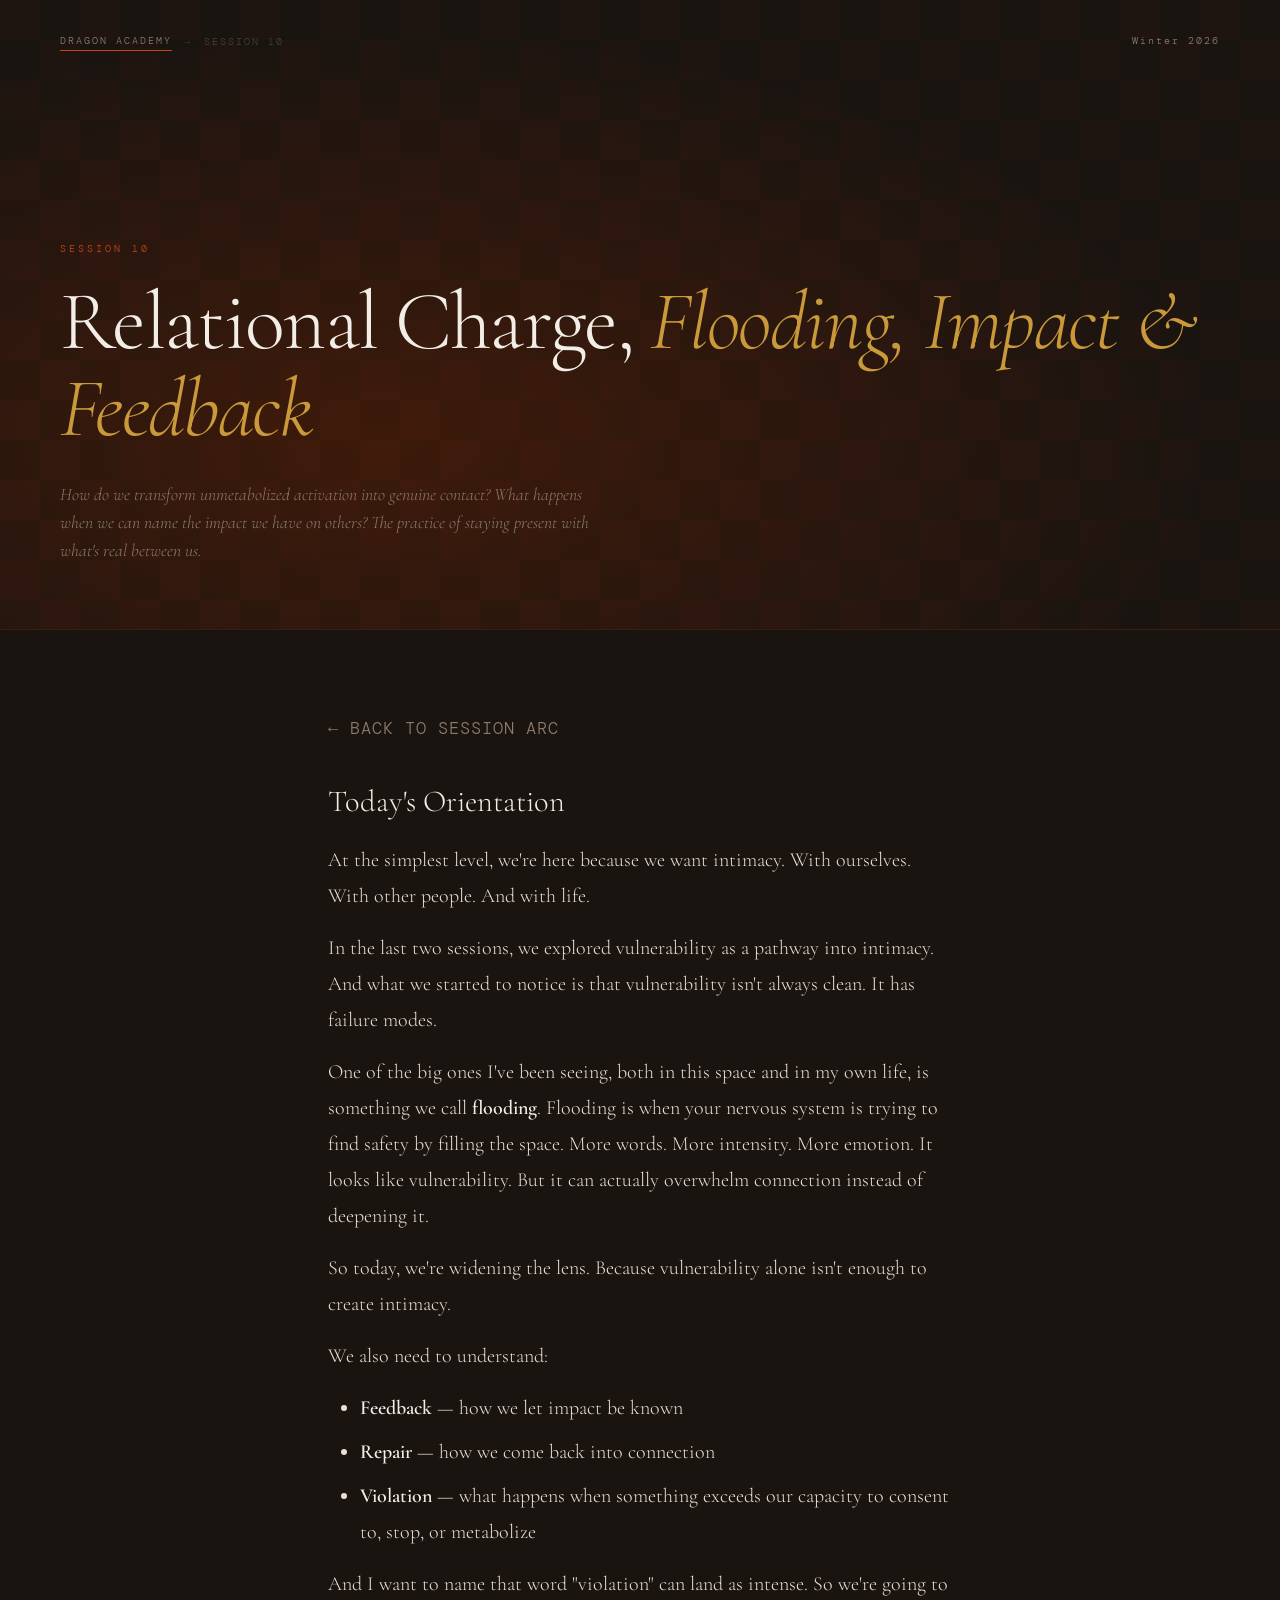
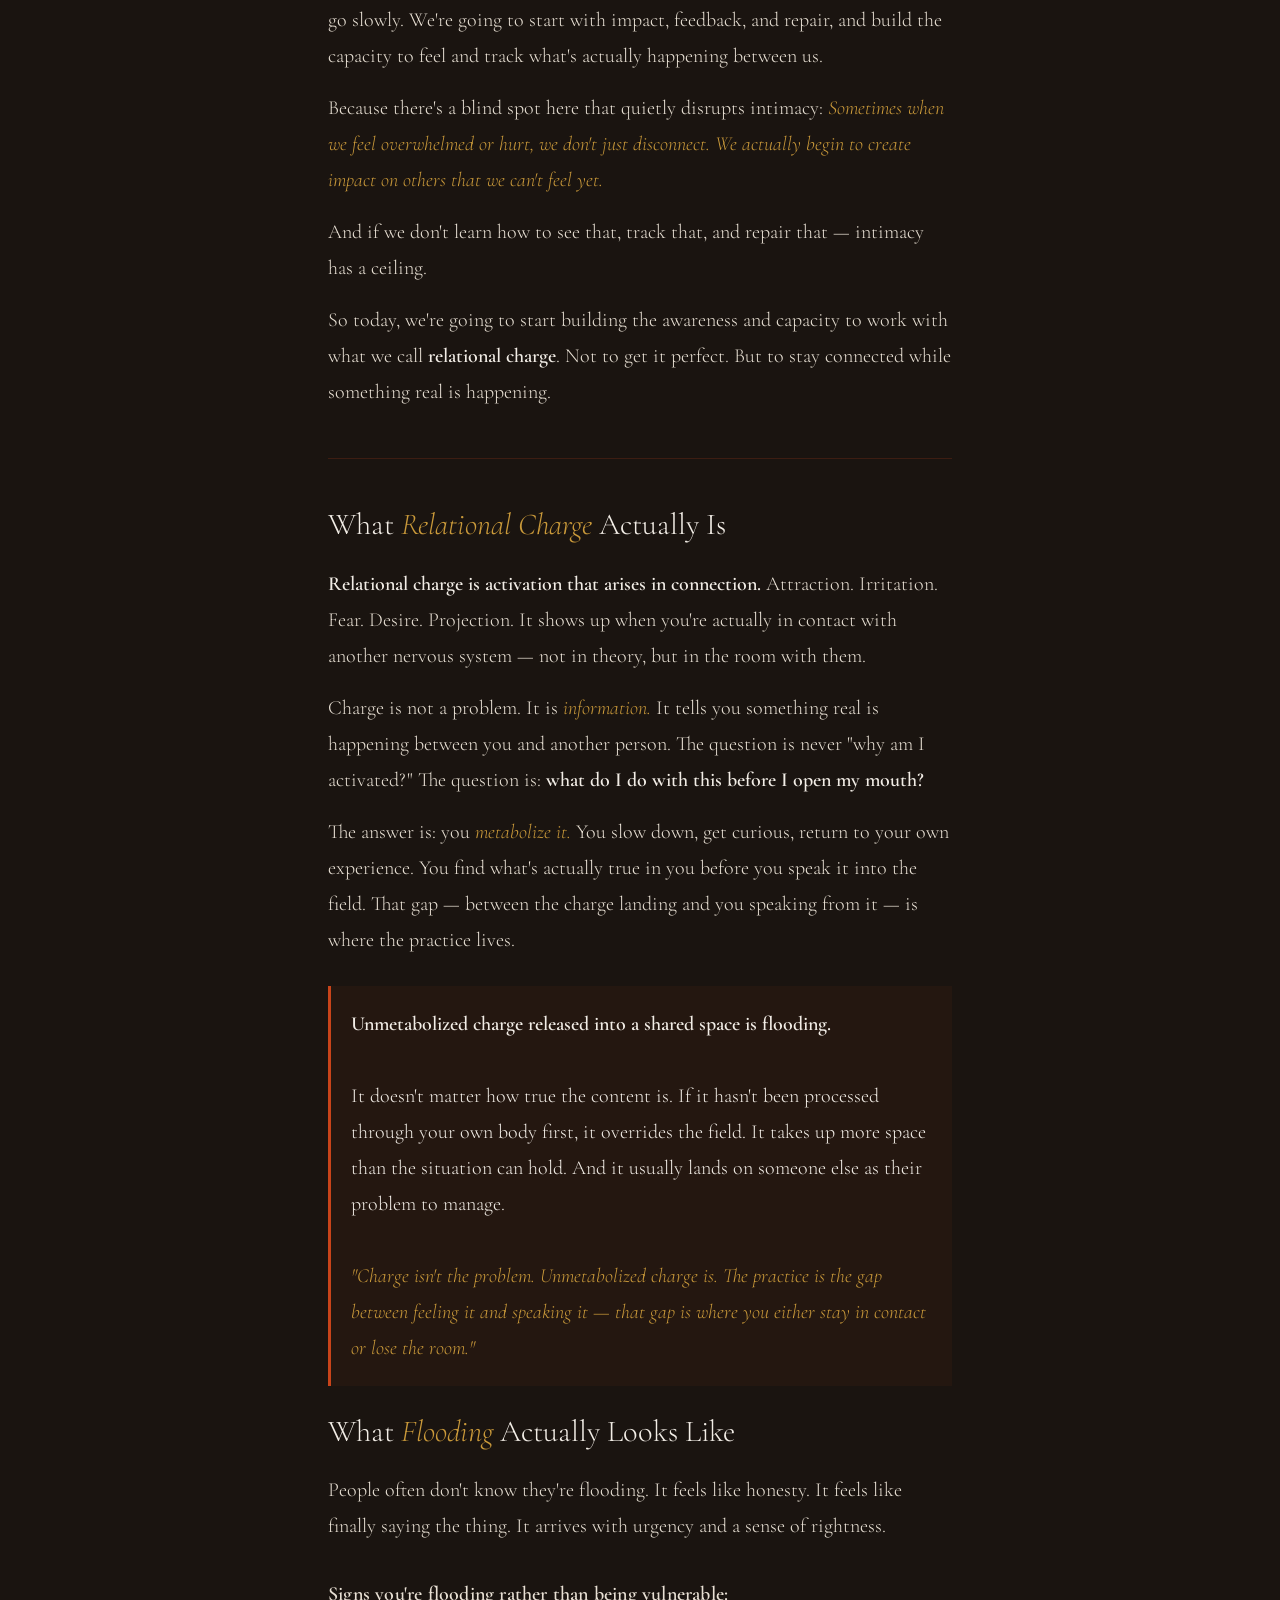
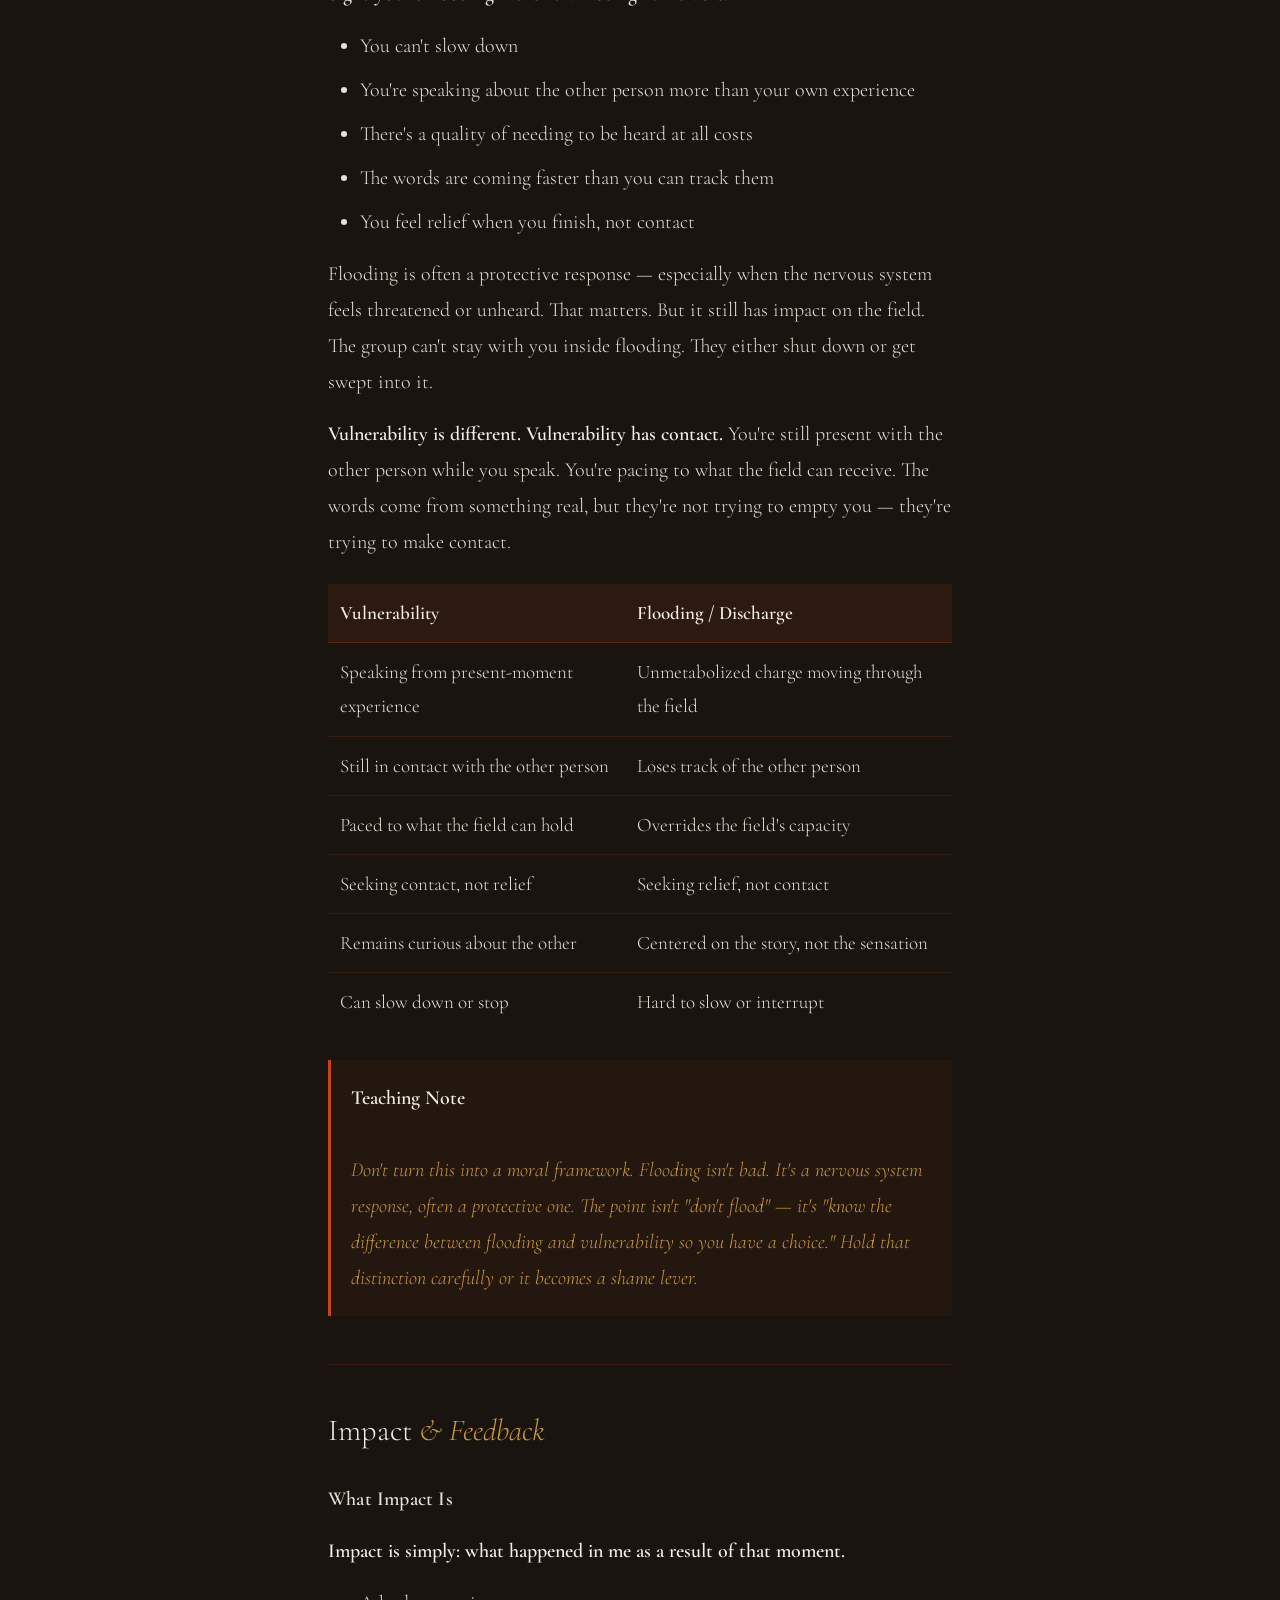
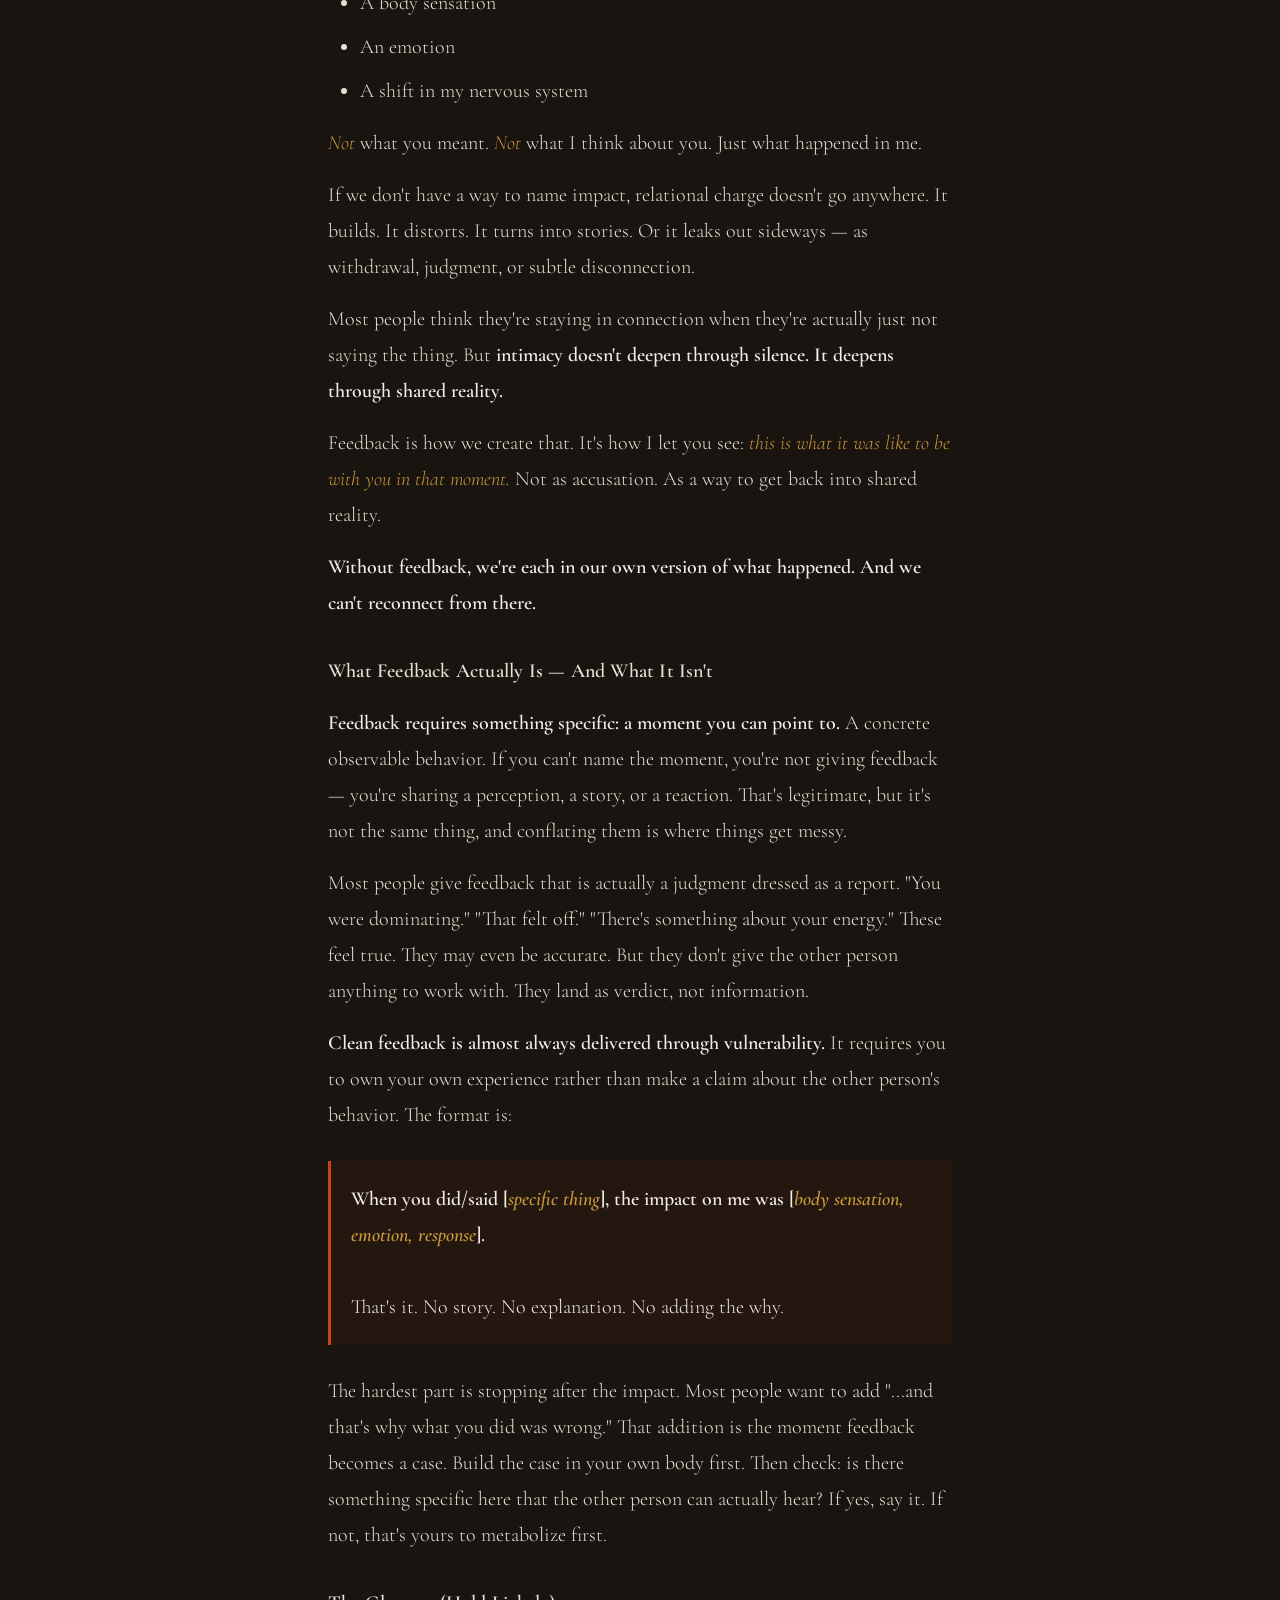
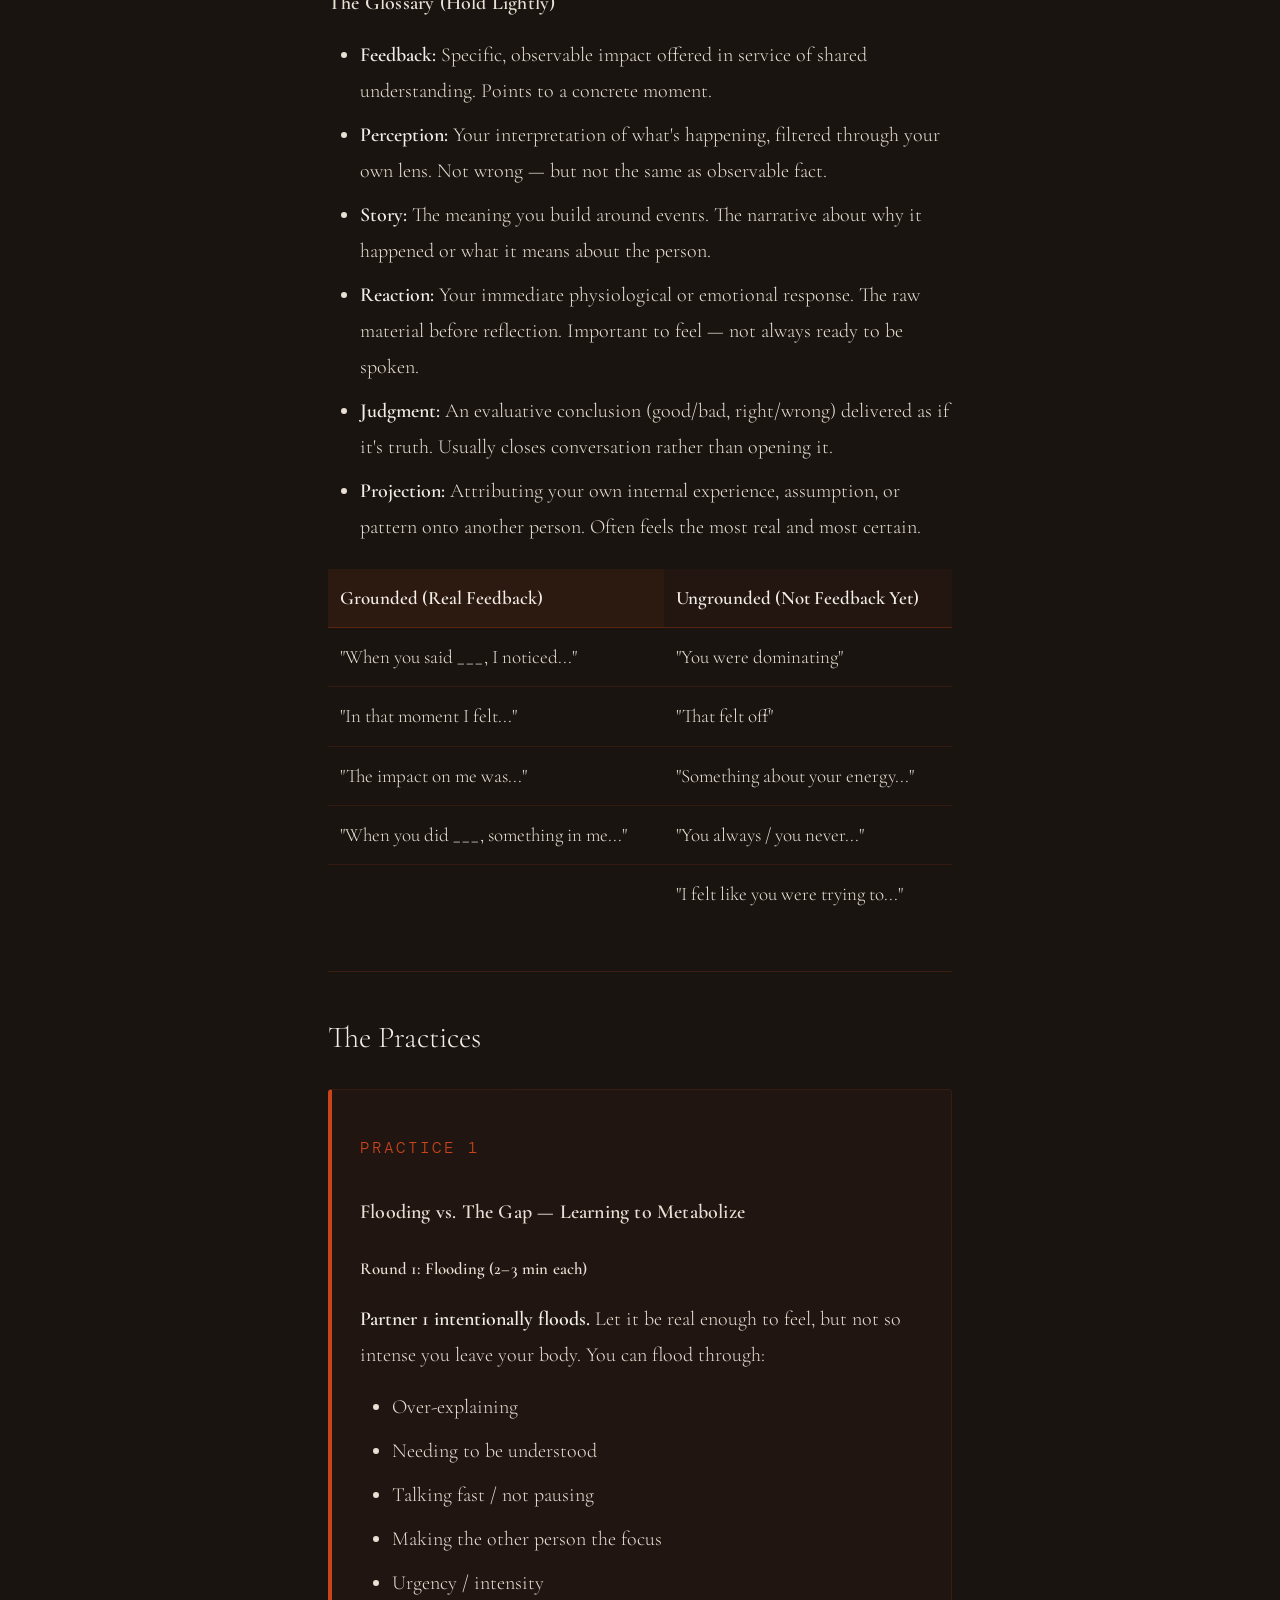
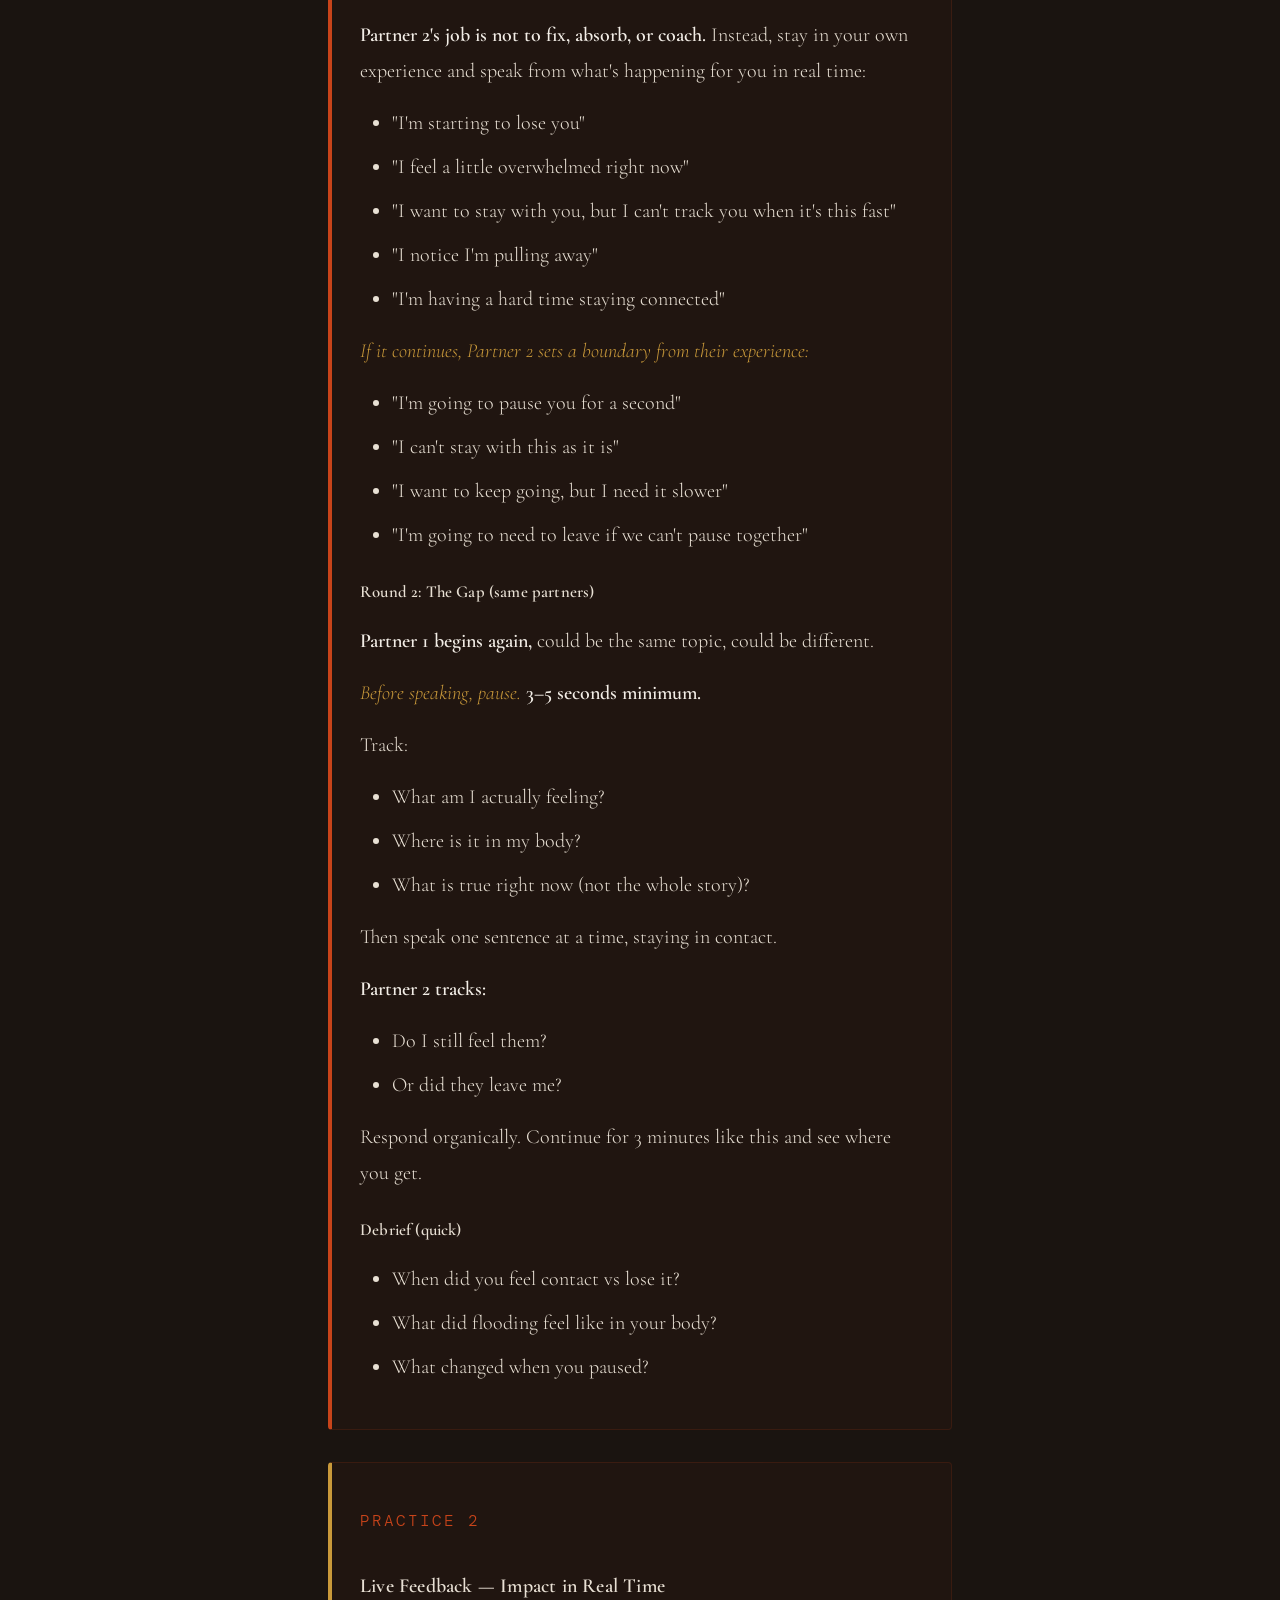
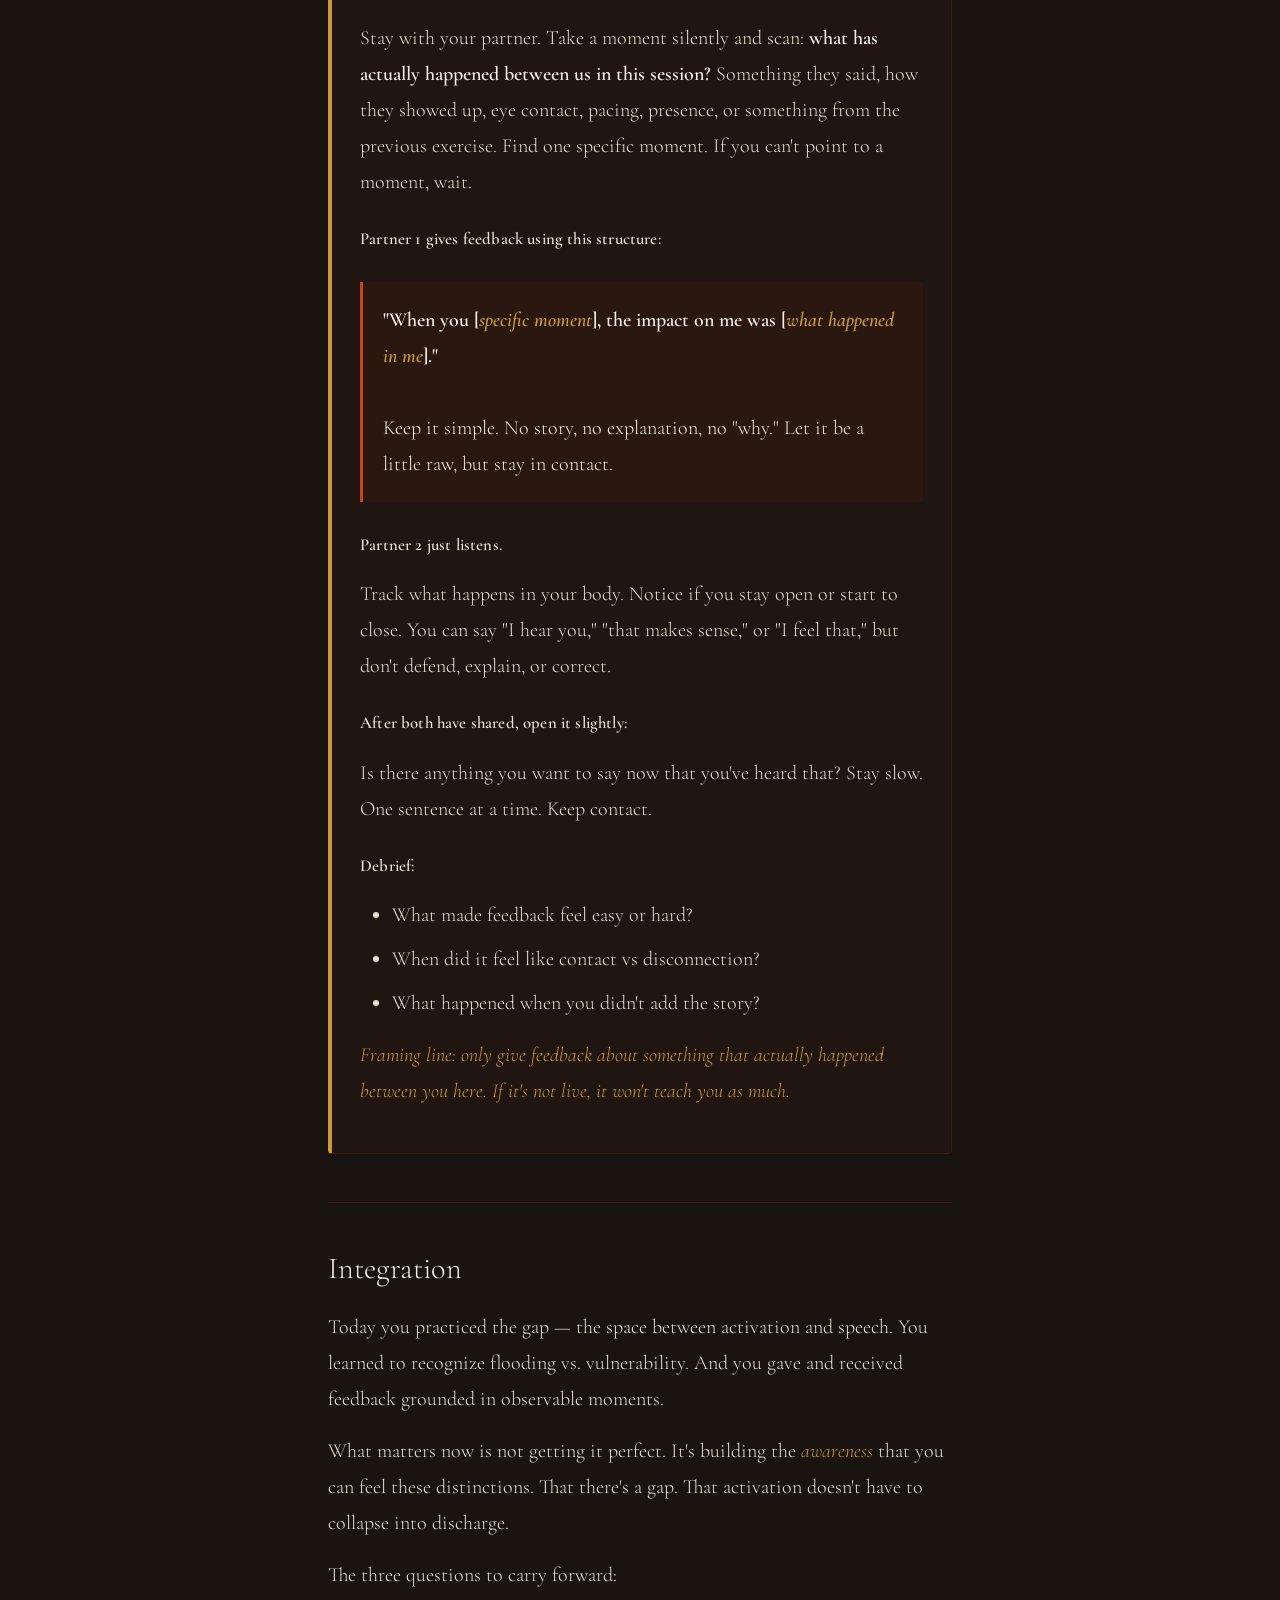
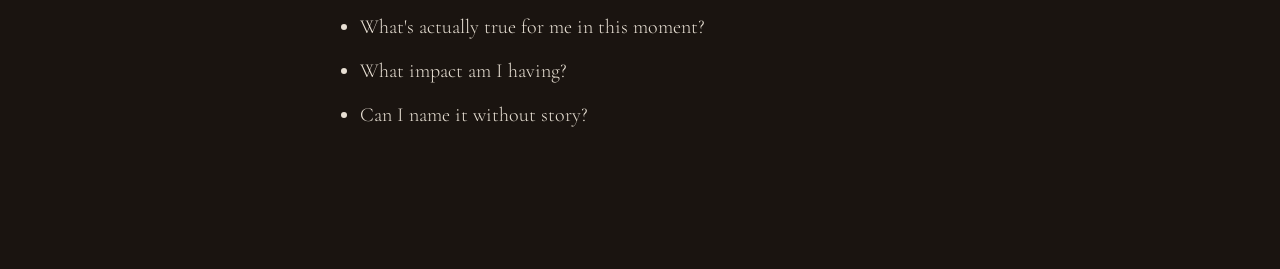
==== session-10-guide.html @ ed037fb1 "Add Session 10 guide: Relational Charge, Flooding, Impact & Feedback - Create session-10-guide.html " ====
<!DOCTYPE html>
<html lang="en">
<head>
<meta charset="UTF-8">
<meta name="viewport" content="width=device-width, initial-scale=1.0">
<title>Session 10 · Relational Charge, Flooding, Impact & Feedback · Dragon Academy</title>
<link href="https://fonts.googleapis.com/css2?family=Cormorant+Garamond:ital,wght@0,300;0,400;0,600;1,300;1,400&family=DM+Mono:wght@300;400&display=swap" rel="stylesheet">
<style>
  :root {
    --ember: #c8441a;
    --gold: #c9993a;
    --ash: #e8e0d4;
    --char: #1a1410;
    --warm-mid: #8c7a6a;
    --light-ash: #f2ede6;
    --deep-red: #7a1f0a;
  }

  * { margin: 0; padding: 0; box-sizing: border-box; }

  body {
    background: var(--char);
    color: var(--ash);
    font-family: 'Cormorant Garamond', Georgia, serif;
    font-size: 20px;
    line-height: 1.8;
    font-weight: 300;
  }

  /* ── HERO ── */
  .hero {
    min-height: 70vh;
    display: flex;
    flex-direction: column;
    justify-content: flex-end;
    padding: 80px 60px 64px;
    background: radial-gradient(ellipse at 30% 70%, #3d1a0a 0%, var(--char) 65%);
    position: relative;
    overflow: hidden;
    border-bottom: 1px solid rgba(200,68,26,0.2);
  }

  .hero::before {
    content: '';
    position: absolute;
    inset: 0;
    background: url("data:image/svg+xml,%3Csvg width='80' height='80' viewBox='0 0 80 80' xmlns='http://www.w3.org/2000/svg'%3E%3Cg fill='%23c8441a' fill-opacity='0.03'%3E%3Cpath d='M0 0h40v40H0V0zm40 40h40v40H40V40z'/%3E%3C/g%3E%3C/svg%3E");
  }

  .hero-nav {
    position: absolute;
    top: 32px; left: 60px;
    font-family: 'DM Mono', monospace;
    font-size: 10px;
    letter-spacing: 2px;
    text-transform: uppercase;
    color: var(--warm-mid);
    display: flex;
    gap: 12px;
    align-items: center;
  }

  .hero-nav span { color: rgba(140,122,106,0.4); }

  .hero-session {
    font-family: 'DM Mono', monospace;
    font-size: 10px;
    letter-spacing: 3px;
    text-transform: uppercase;
    color: var(--ember);
    margin-bottom: 20px;
    position: relative;
  }

  .hero h1 {
    font-size: clamp(3rem, 7vw, 5.2rem);
    font-weight: 300;
    line-height: 1.05;
    letter-spacing: -0.02em;
    color: var(--light-ash);
    position: relative;
    margin-bottom: 28px;
  }

  .hero h1 em {
    font-style: italic;
    color: var(--gold);
  }

  .hero-byline {
    font-size: 1.1rem;
    color: var(--warm-mid);
    font-style: italic;
    max-width: 540px;
    position: relative;
    line-height: 1.6;
  }

  .hero-date {
    position: absolute;
    top: 32px; right: 60px;
    font-family: 'DM Mono', monospace;
    font-size: 10px;
    letter-spacing: 2px;
    color: var(--warm-mid);
    text-align: right;
  }

  /* ── BODY ── */
  .body {
    max-width: 720px;
    margin: 0 auto;
    padding: 80px 48px 120px;
  }

  /* ── TYPOGRAPHY ── */
  h2 {
    font-size: 1.9rem;
    font-weight: 300;
    color: var(--light-ash);
    margin-bottom: 22px;
    line-height: 1.2;
  }
  h2 em { font-style: italic; color: var(--gold); }

  h3 {
    font-size: 1.25rem;
    font-weight: 600;
    color: var(--ash);
    margin: 32px 0 12px;
    letter-spacing: 0.01em;
  }

  h4 {
    font-size: 1.05rem;
    font-weight: 600;
    color: var(--ash);
    margin: 24px 0 8px;
    letter-spacing: 0.01em;
  }

  p {
    margin: 16px 0;
    color: var(--ash);
  }

  strong { color: var(--light-ash); font-weight: 600; }
  em { font-style: italic; color: var(--gold); }

  ul, ol { margin: 16px 0 16px 32px; }
  li { margin: 8px 0; }

  a { color: var(--ember); text-decoration: none; border-bottom: 1px solid var(--ember); }
  a:hover { opacity: 0.8; }

  .teaching-box {
    background: rgba(200,68,26,0.06);
    border-left: 3px solid var(--ember);
    padding: 20px;
    margin: 28px 0;
    color: var(--light-ash);
  }

  .teaching-box em { font-style: italic; }

  .comparison-table {
    width: 100%;
    border-collapse: collapse;
    margin: 24px 0;
    font-size: 0.95em;
  }

  .comparison-table th {
    background: rgba(200,68,26,0.1);
    color: var(--light-ash);
    padding: 12px;
    text-align: left;
    font-weight: 600;
    border-bottom: 1px solid rgba(200,68,26,0.3);
  }

  .comparison-table td {
    padding: 12px;
    border-bottom: 1px solid rgba(200,68,26,0.15);
  }

  .comparison-table tr:last-child td {
    border-bottom: none;
  }

  .practice-section {
    background: rgba(200,68,26,0.04);
    border: 1px solid rgba(200,68,26,0.15);
    padding: 28px;
    margin: 32px 0;
    border-radius: 4px;
  }

  .practice-section.practice-1 { border-left: 4px solid var(--ember); }
  .practice-section.practice-2 { border-left: 4px solid var(--gold); }
  .practice-section.practice-3 { border-left: 4px solid var(--warm-mid); }

  .practice-label {
    font-family: 'DM Mono', monospace;
    font-size: 0.8em;
    letter-spacing: 2px;
    text-transform: uppercase;
    color: var(--ember);
    margin-bottom: 8px;
  }

  .back-link {
    display: inline-block;
    margin-bottom: 40px;
    font-family: 'DM Mono', monospace;
    font-size: 0.85em;
    letter-spacing: 1px;
    text-transform: uppercase;
    color: var(--warm-mid);
    text-decoration: none;
    border: none;
  }

  .back-link:hover { color: var(--ember); }
</style>
</head>
<body>

<!-- HERO -->
<div class="hero">
  <div class="hero-nav">
    <a href="index.html" style="color: var(--warm-mid); text-decoration: none;">Dragon Academy</a>
    <span>→</span>
    <span>Session 10</span>
  </div>

  <div class="hero-session">Session 10</div>
  
  <h1>Relational Charge, <em>Flooding, Impact & Feedback</em></h1>
  
  <div class="hero-byline">
    How do we transform unmetabolized activation into genuine contact? What happens when we can name the impact we have on others? The practice of staying present with what's real between us.
  </div>

  <div class="hero-date">Winter 2026</div>
</div>

<!-- BODY -->
<div class="body">

<a href="index.html" class="back-link">← Back to Session Arc</a>

<h2>Today's Orientation</h2>

<p>At the simplest level, we're here because we want intimacy. With ourselves. With other people. And with life.</p>

<p>In the last two sessions, we explored vulnerability as a pathway into intimacy. And what we started to notice is that vulnerability isn't always clean. It has failure modes.</p>

<p>One of the big ones I've been seeing, both in this space and in my own life, is something we call <strong>flooding</strong>. Flooding is when your nervous system is trying to find safety by filling the space. More words. More intensity. More emotion. It looks like vulnerability. But it can actually overwhelm connection instead of deepening it.</p>

<p>So today, we're widening the lens. Because vulnerability alone isn't enough to create intimacy.</p>

<p>We also need to understand:</p>
<ul>
  <li><strong>Feedback</strong> — how we let impact be known</li>
  <li><strong>Repair</strong> — how we come back into connection</li>
  <li><strong>Violation</strong> — what happens when something exceeds our capacity to consent to, stop, or metabolize</li>
</ul>

<p>And I want to name that word "violation" can land as intense. So we're going to go slowly. We're going to start with impact, feedback, and repair, and build the capacity to feel and track what's actually happening between us.</p>

<p>Because there's a blind spot here that quietly disrupts intimacy: <em>Sometimes when we feel overwhelmed or hurt, we don't just disconnect. We actually begin to create impact on others that we can't feel yet.</em></p>

<p>And if we don't learn how to see that, track that, and repair that — intimacy has a ceiling.</p>

<p>So today, we're going to start building the awareness and capacity to work with what we call <strong>relational charge</strong>. Not to get it perfect. But to stay connected while something real is happening.</p>

<hr style="border: none; border-top: 1px solid rgba(200,68,26,0.2); margin: 48px 0;">

<h2>What <em>Relational Charge</em> Actually Is</h2>

<p><strong>Relational charge is activation that arises in connection.</strong> Attraction. Irritation. Fear. Desire. Projection. It shows up when you're actually in contact with another nervous system — not in theory, but in the room with them.</p>

<p>Charge is not a problem. It is <em>information.</em> It tells you something real is happening between you and another person. The question is never "why am I activated?" The question is: <strong>what do I do with this before I open my mouth?</strong></p>

<p>The answer is: you <em>metabolize it.</em> You slow down, get curious, return to your own experience. You find what's actually true in you before you speak it into the field. That gap — between the charge landing and you speaking from it — is where the practice lives.</p>

<div class="teaching-box">
  <strong>Unmetabolized charge released into a shared space is flooding.</strong><br><br>
  It doesn't matter how true the content is. If it hasn't been processed through your own body first, it overrides the field. It takes up more space than the situation can hold. And it usually lands on someone else as their problem to manage.<br><br>
  <em>"Charge isn't the problem. Unmetabolized charge is. The practice is the gap between feeling it and speaking it — that gap is where you either stay in contact or lose the room."</em>
</div>

<h2>What <em>Flooding</em> Actually Looks Like</h2>

<p>People often don't know they're flooding. It feels like honesty. It feels like finally saying the thing. It arrives with urgency and a sense of rightness.</p>

<h3>Signs you're flooding rather than being vulnerable:</h3>
<ul>
  <li>You can't slow down</li>
  <li>You're speaking about the other person more than your own experience</li>
  <li>There's a quality of needing to be heard at all costs</li>
  <li>The words are coming faster than you can track them</li>
  <li>You feel relief when you finish, not contact</li>
</ul>

<p>Flooding is often a protective response — especially when the nervous system feels threatened or unheard. That matters. But it still has impact on the field. The group can't stay with you inside flooding. They either shut down or get swept into it.</p>

<p><strong>Vulnerability is different. Vulnerability has contact.</strong> You're still present with the other person while you speak. You're pacing to what the field can receive. The words come from something real, but they're not trying to empty you — they're trying to make contact.</p>

<table class="comparison-table">
  <tr>
    <th>Vulnerability</th>
    <th>Flooding / Discharge</th>
  </tr>
  <tr>
    <td>Speaking from present-moment experience</td>
    <td>Unmetabolized charge moving through the field</td>
  </tr>
  <tr>
    <td>Still in contact with the other person</td>
    <td>Loses track of the other person</td>
  </tr>
  <tr>
    <td>Paced to what the field can hold</td>
    <td>Overrides the field's capacity</td>
  </tr>
  <tr>
    <td>Seeking contact, not relief</td>
    <td>Seeking relief, not contact</td>
  </tr>
  <tr>
    <td>Remains curious about the other</td>
    <td>Centered on the story, not the sensation</td>
  </tr>
  <tr>
    <td>Can slow down or stop</td>
    <td>Hard to slow or interrupt</td>
  </tr>
</table>

<div class="teaching-box">
  <strong>Teaching Note</strong><br><br>
  <em>Don't turn this into a moral framework. Flooding isn't bad. It's a nervous system response, often a protective one. The point isn't "don't flood" — it's "know the difference between flooding and vulnerability so you have a choice." Hold that distinction carefully or it becomes a shame lever.</em>
</div>

<hr style="border: none; border-top: 1px solid rgba(200,68,26,0.2); margin: 48px 0;">

<h2>Impact <em>& Feedback</em></h2>

<h3>What Impact Is</h3>

<p><strong>Impact is simply: what happened in me as a result of that moment.</strong></p>
<ul>
  <li>A body sensation</li>
  <li>An emotion</li>
  <li>A shift in my nervous system</li>
</ul>

<p><em>Not</em> what you meant. <em>Not</em> what I think about you. Just what happened in me.</p>

<p>If we don't have a way to name impact, relational charge doesn't go anywhere. It builds. It distorts. It turns into stories. Or it leaks out sideways — as withdrawal, judgment, or subtle disconnection.</p>

<p>Most people think they're staying in connection when they're actually just not saying the thing. But <strong>intimacy doesn't deepen through silence. It deepens through shared reality.</strong></p>

<p>Feedback is how we create that. It's how I let you see: <em>this is what it was like to be with you in that moment.</em> Not as accusation. As a way to get back into shared reality.</p>

<p><strong>Without feedback, we're each in our own version of what happened. And we can't reconnect from there.</strong></p>

<h3>What Feedback Actually Is — And What It Isn't</h3>

<p><strong>Feedback requires something specific: a moment you can point to.</strong> A concrete observable behavior. If you can't name the moment, you're not giving feedback — you're sharing a perception, a story, or a reaction. That's legitimate, but it's not the same thing, and conflating them is where things get messy.</p>

<p>Most people give feedback that is actually a judgment dressed as a report. "You were dominating." "That felt off." "There's something about your energy." These feel true. They may even be accurate. But they don't give the other person anything to work with. They land as verdict, not information.</p>

<p><strong>Clean feedback is almost always delivered through vulnerability.</strong> It requires you to own your own experience rather than make a claim about the other person's behavior. The format is:</p>

<div class="teaching-box">
  <strong>When you did/said [<em>specific thing</em>], the impact on me was [<em>body sensation, emotion, response</em>].</strong><br><br>
  That's it. No story. No explanation. No adding the why.
</div>

<p>The hardest part is stopping after the impact. Most people want to add "...and that's why what you did was wrong." That addition is the moment feedback becomes a case. Build the case in your own body first. Then check: is there something specific here that the other person can actually hear? If yes, say it. If not, that's yours to metabolize first.</p>

<h3>The Glossary (Hold Lightly)</h3>

<ul>
  <li><strong>Feedback:</strong> Specific, observable impact offered in service of shared understanding. Points to a concrete moment.</li>
  <li><strong>Perception:</strong> Your interpretation of what's happening, filtered through your own lens. Not wrong — but not the same as observable fact.</li>
  <li><strong>Story:</strong> The meaning you build around events. The narrative about why it happened or what it means about the person.</li>
  <li><strong>Reaction:</strong> Your immediate physiological or emotional response. The raw material before reflection. Important to feel — not always ready to be spoken.</li>
  <li><strong>Judgment:</strong> An evaluative conclusion (good/bad, right/wrong) delivered as if it's truth. Usually closes conversation rather than opening it.</li>
  <li><strong>Projection:</strong> Attributing your own internal experience, assumption, or pattern onto another person. Often feels the most real and most certain.</li>
</ul>

<table class="comparison-table">
  <tr>
    <th style="background: rgba(200,68,26,0.1);">Grounded (Real Feedback)</th>
    <th style="background: rgba(200,68,26,0.05);">Ungrounded (Not Feedback Yet)</th>
  </tr>
  <tr>
    <td>"When you said ___, I noticed..."</td>
    <td>"You were dominating"</td>
  </tr>
  <tr>
    <td>"In that moment I felt..."</td>
    <td>"That felt off"</td>
  </tr>
  <tr>
    <td>"The impact on me was..."</td>
    <td>"Something about your energy..."</td>
  </tr>
  <tr>
    <td>"When you did ___, something in me..."</td>
    <td>"You always / you never..."</td>
  </tr>
  <tr>
    <td> </td>
    <td>"I felt like you were trying to..."</td>
  </tr>
</table>

<hr style="border: none; border-top: 1px solid rgba(200,68,26,0.2); margin: 48px 0;">

<h2>The Practices</h2>

<div class="practice-section practice-1">
  <p class="practice-label">Practice 1</p>
  <h3>Flooding vs. The Gap — Learning to Metabolize</h3>
  
  <h4>Round 1: Flooding (2–3 min each)</h4>
  
  <p><strong>Partner 1 intentionally floods.</strong> Let it be real enough to feel, but not so intense you leave your body. You can flood through:</p>
  <ul>
    <li>Over-explaining</li>
    <li>Needing to be understood</li>
    <li>Talking fast / not pausing</li>
    <li>Making the other person the focus</li>
    <li>Urgency / intensity</li>
  </ul>

  <p><strong>Partner 2's job is not to fix, absorb, or coach.</strong> Instead, stay in your own experience and speak from what's happening for you in real time:</p>
  <ul>
    <li>"I'm starting to lose you"</li>
    <li>"I feel a little overwhelmed right now"</li>
    <li>"I want to stay with you, but I can't track you when it's this fast"</li>
    <li>"I notice I'm pulling away"</li>
    <li>"I'm having a hard time staying connected"</li>
  </ul>

  <p><em>If it continues, Partner 2 sets a boundary from their experience:</em></p>
  <ul>
    <li>"I'm going to pause you for a second"</li>
    <li>"I can't stay with this as it is"</li>
    <li>"I want to keep going, but I need it slower"</li>
    <li>"I'm going to need to leave if we can't pause together"</li>
  </ul>

  <h4>Round 2: The Gap (same partners)</h4>
  
  <p><strong>Partner 1 begins again,</strong> could be the same topic, could be different.</p>
  
  <p><em>Before speaking, pause.</em> <strong>3–5 seconds minimum.</strong></p>
  
  <p>Track:</p>
  <ul>
    <li>What am I actually feeling?</li>
    <li>Where is it in my body?</li>
    <li>What is true right now (not the whole story)?</li>
  </ul>

  <p>Then speak one sentence at a time, staying in contact.</p>

  <p><strong>Partner 2 tracks:</strong></p>
  <ul>
    <li>Do I still feel them?</li>
    <li>Or did they leave me?</li>
  </ul>

  <p>Respond organically. Continue for 3 minutes like this and see where you get.</p>

  <h4>Debrief (quick)</h4>
  <ul>
    <li>When did you feel contact vs lose it?</li>
    <li>What did flooding feel like in your body?</li>
    <li>What changed when you paused?</li>
  </ul>
</div>

<div class="practice-section practice-2">
  <p class="practice-label">Practice 2</p>
  <h3>Live Feedback — Impact in Real Time</h3>
  
  <p>Stay with your partner. Take a moment silently and scan: <strong>what has actually happened between us in this session?</strong> Something they said, how they showed up, eye contact, pacing, presence, or something from the previous exercise. Find one specific moment. If you can't point to a moment, wait.</p>

  <h4>Partner 1 gives feedback using this structure:</h4>
  
  <div class="teaching-box">
    <strong>"When you [<em>specific moment</em>], the impact on me was [<em>what happened in me</em>]."</strong><br><br>
    Keep it simple. No story, no explanation, no "why." Let it be a little raw, but stay in contact.
  </div>

  <h4>Partner 2 just listens.</h4>
  
  <p>Track what happens in your body. Notice if you stay open or start to close. You can say "I hear you," "that makes sense," or "I feel that," but don't defend, explain, or correct.</p>

  <h4>After both have shared, open it slightly:</h4>
  
  <p>Is there anything you want to say now that you've heard that? Stay slow. One sentence at a time. Keep contact.</p>

  <h4>Debrief:</h4>
  <ul>
    <li>What made feedback feel easy or hard?</li>
    <li>When did it feel like contact vs disconnection?</li>
    <li>What happened when you didn't add the story?</li>
  </ul>

  <p><em>Framing line: only give feedback about something that actually happened between you here. If it's not live, it won't teach you as much.</em></p>
</div>

<hr style="border: none; border-top: 1px solid rgba(200,68,26,0.2); margin: 48px 0;">

<h2>Integration</h2>

<p>Today you practiced the gap — the space between activation and speech. You learned to recognize flooding vs. vulnerability. And you gave and received feedback grounded in observable moments.</p>

<p>What matters now is not getting it perfect. It's building the <em>awareness</em> that you can feel these distinctions. That there's a gap. That activation doesn't have to collapse into discharge.</p>

<p>The three questions to carry forward:</p>
<ul>
  <li>What's actually true for me in this moment?</li>
  <li>What impact am I having?</li>
  <li>Can I name it without story?</li>
</ul>

</div>

</body>
</html>
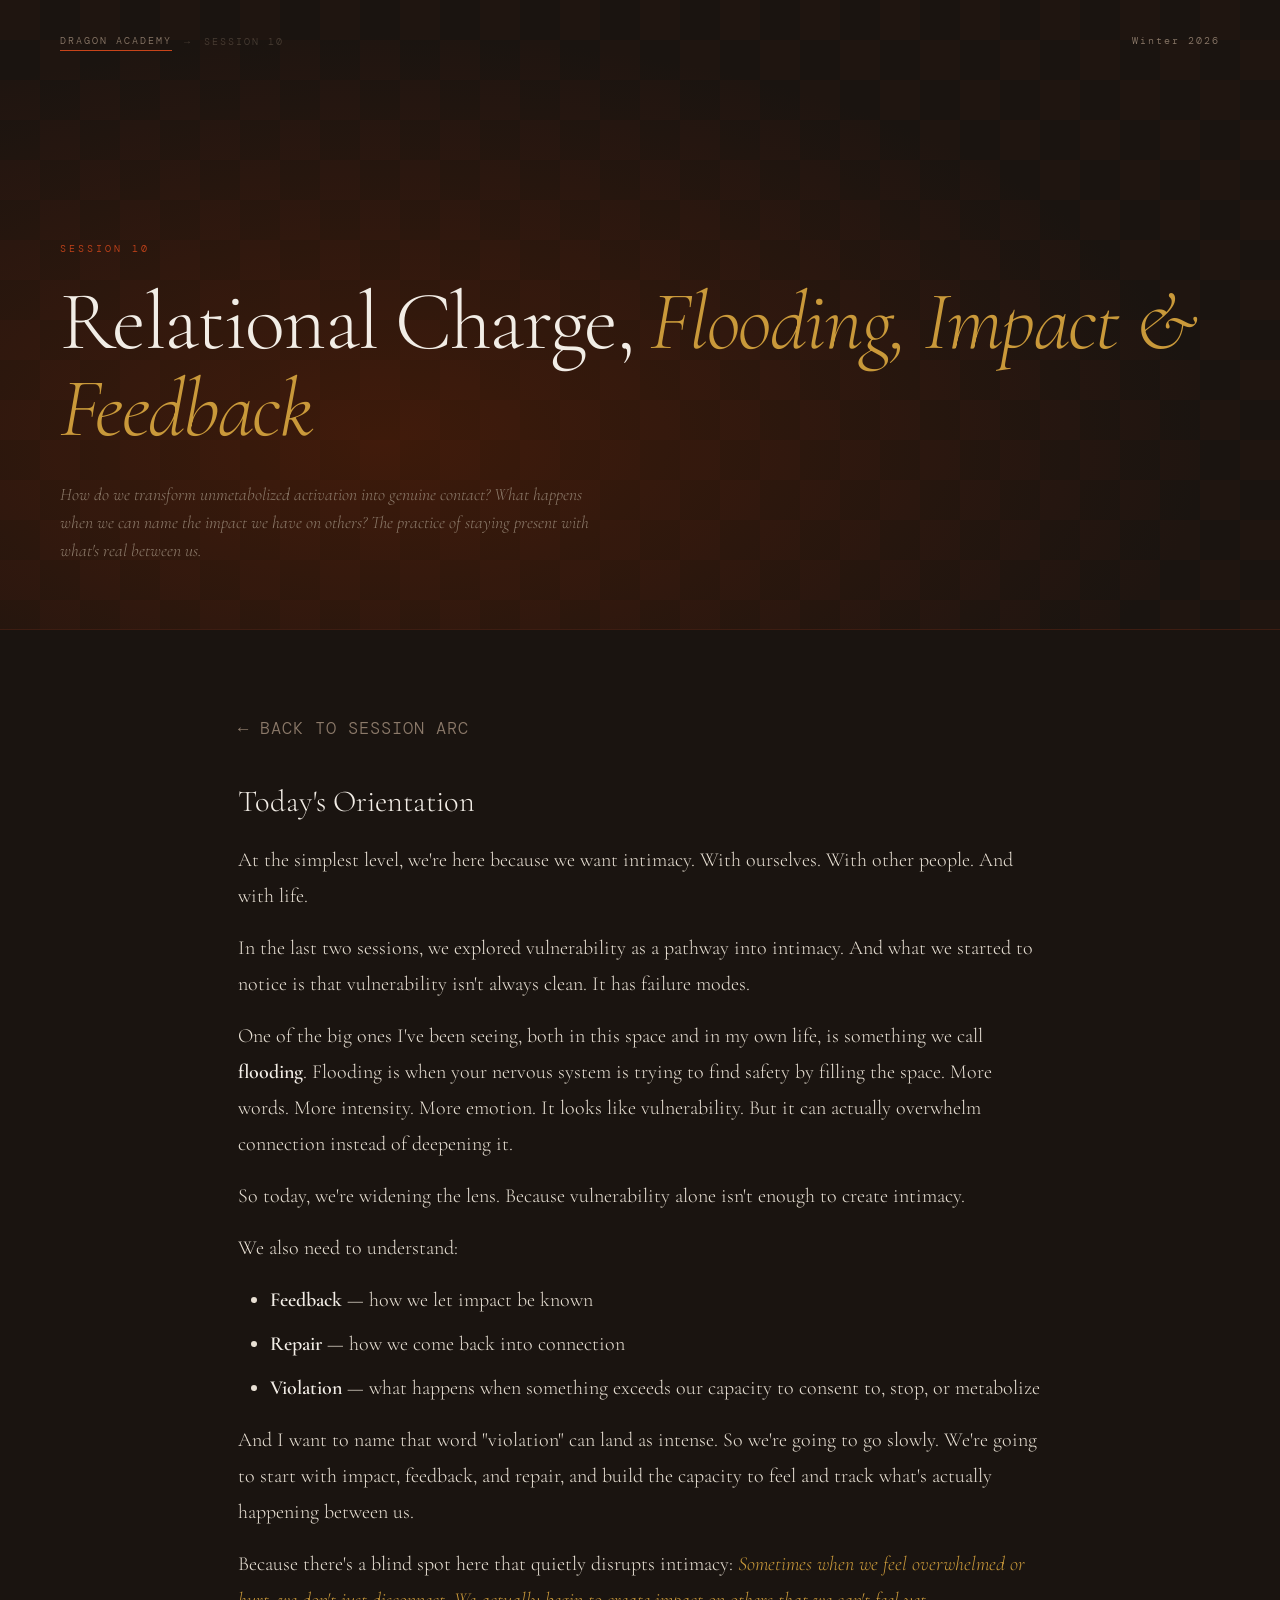
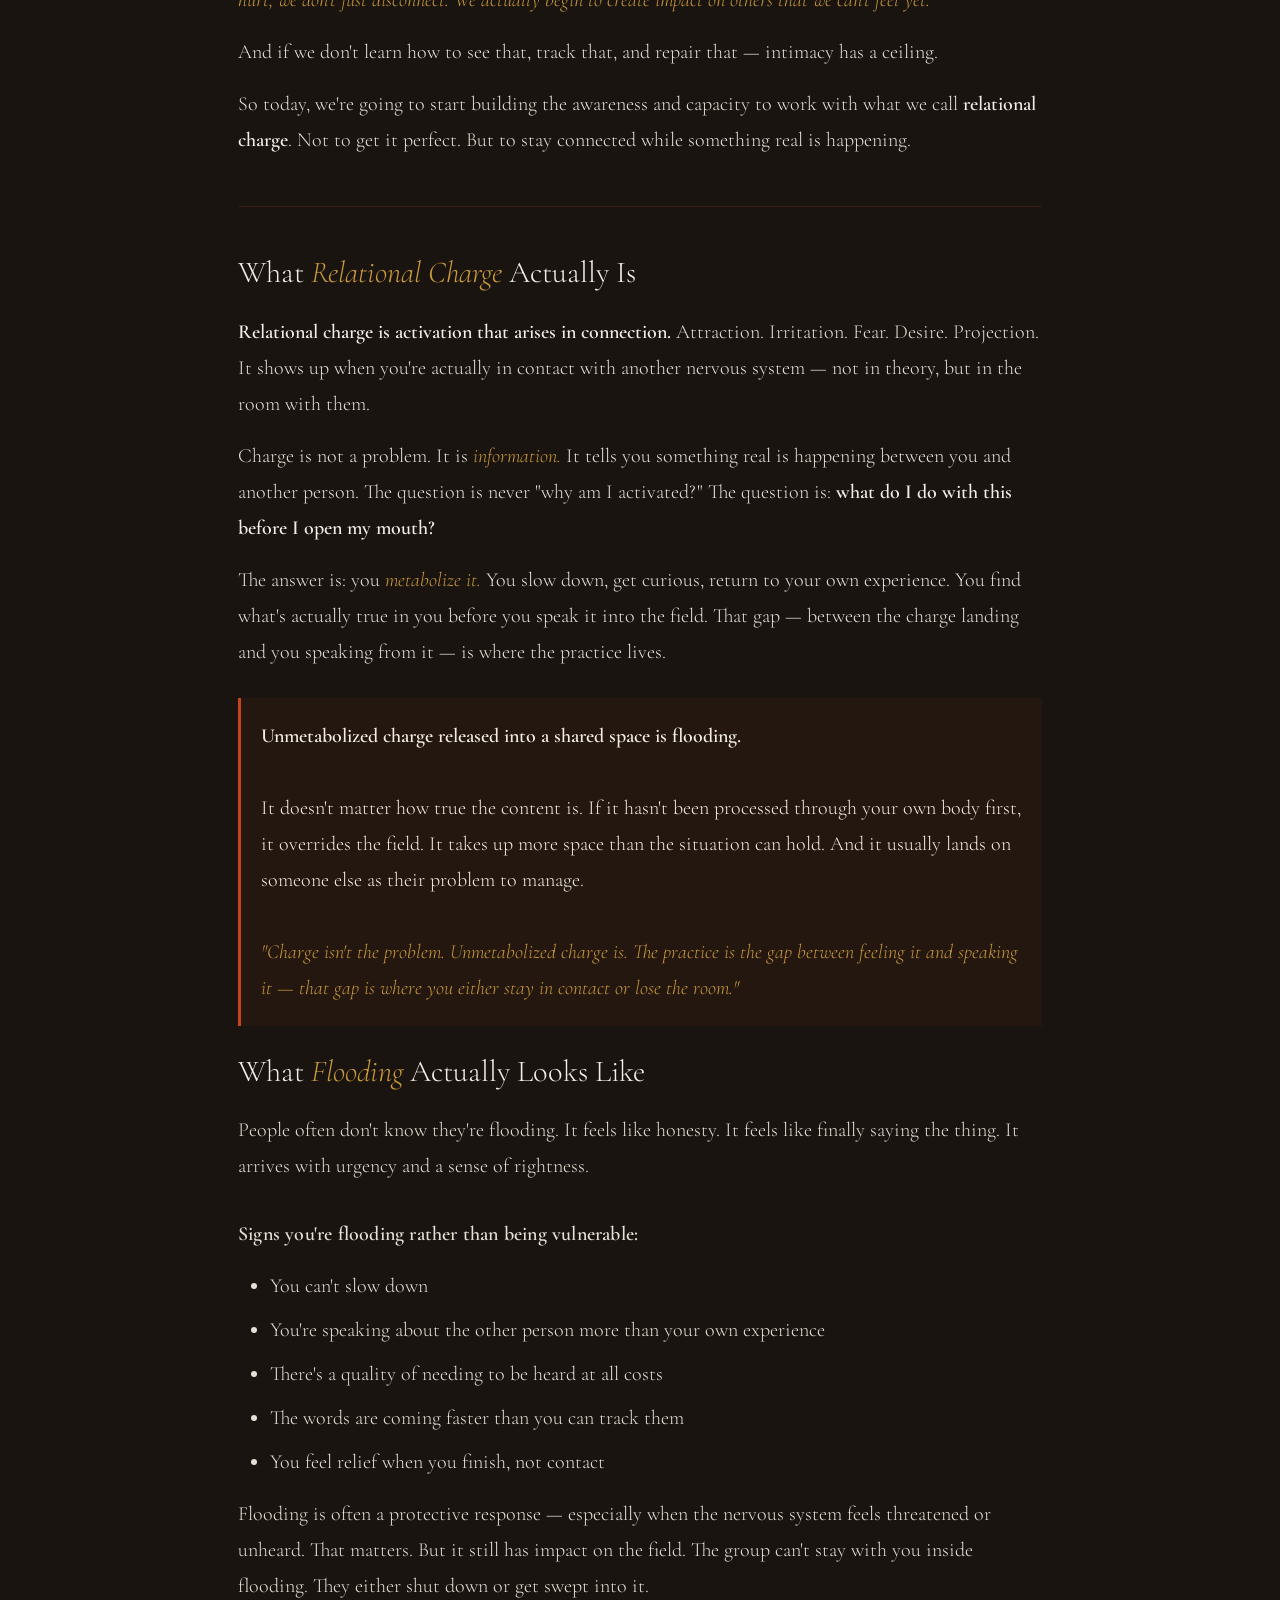
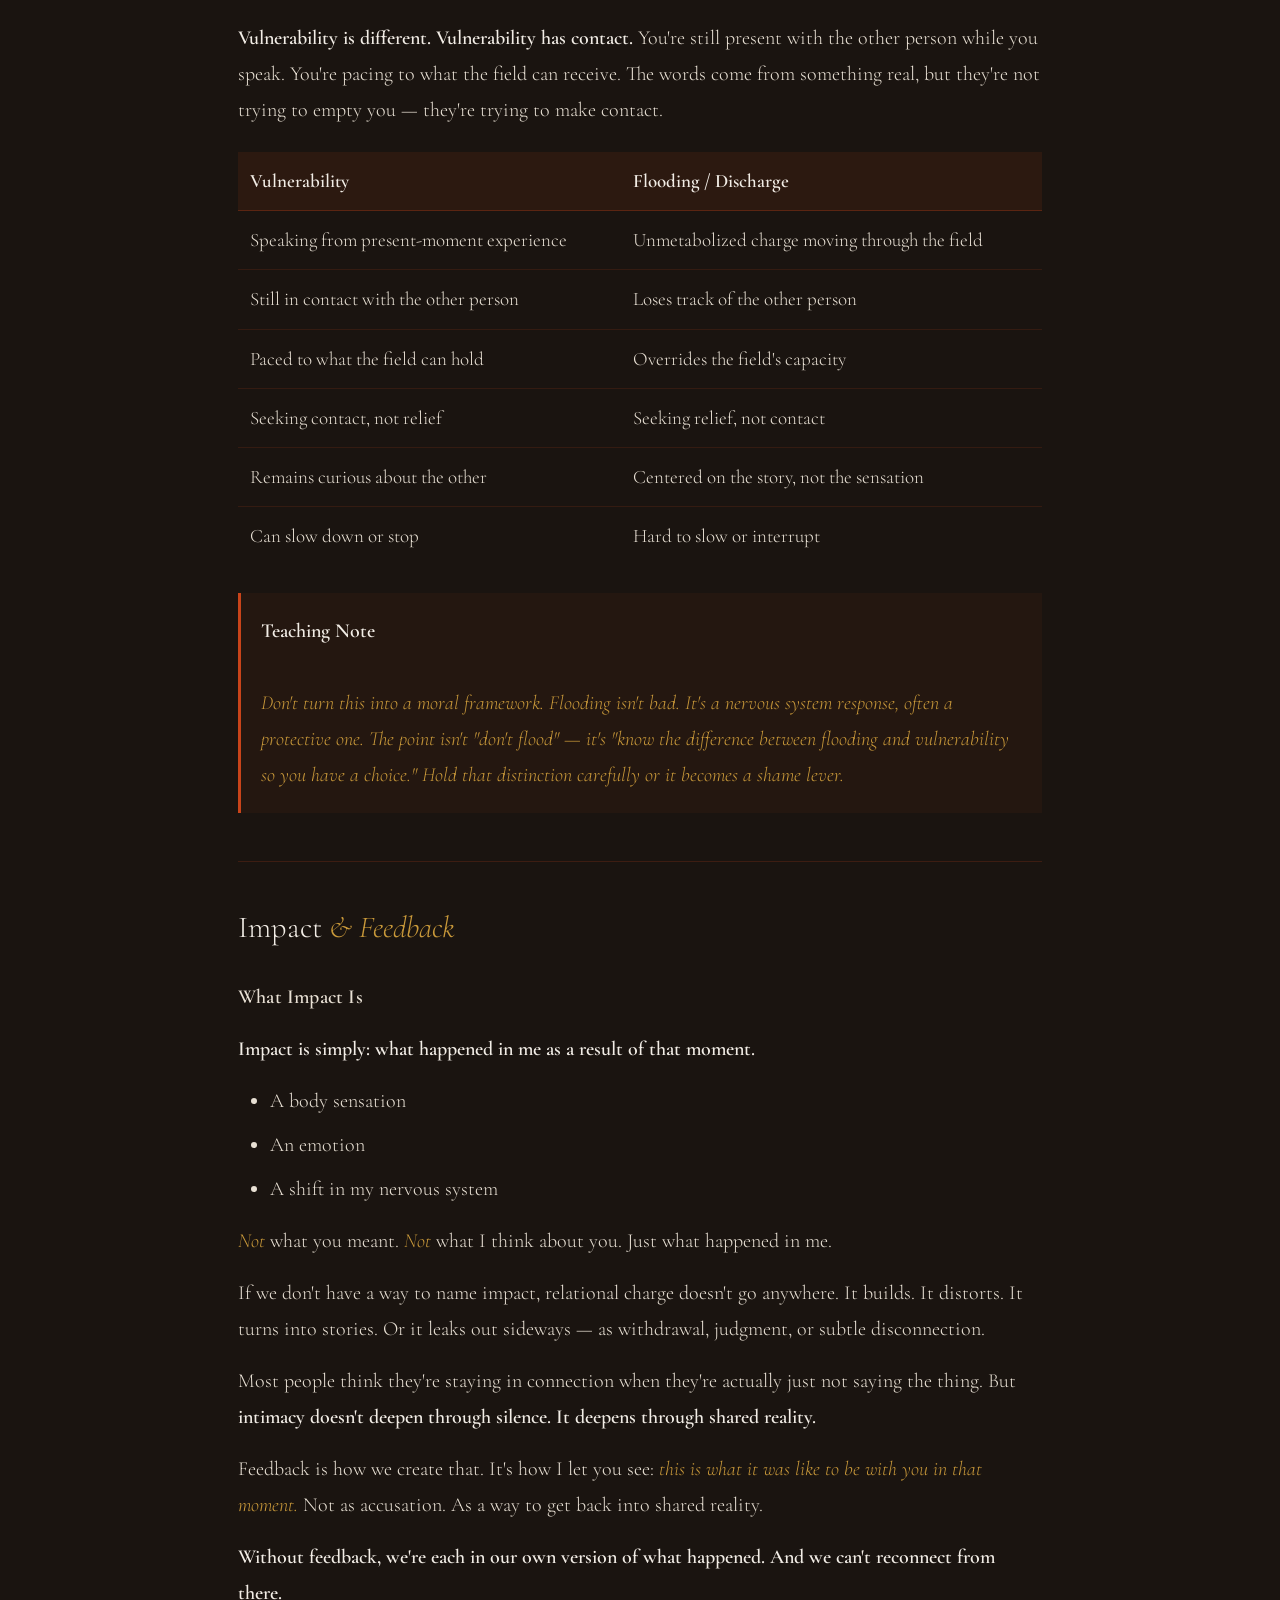
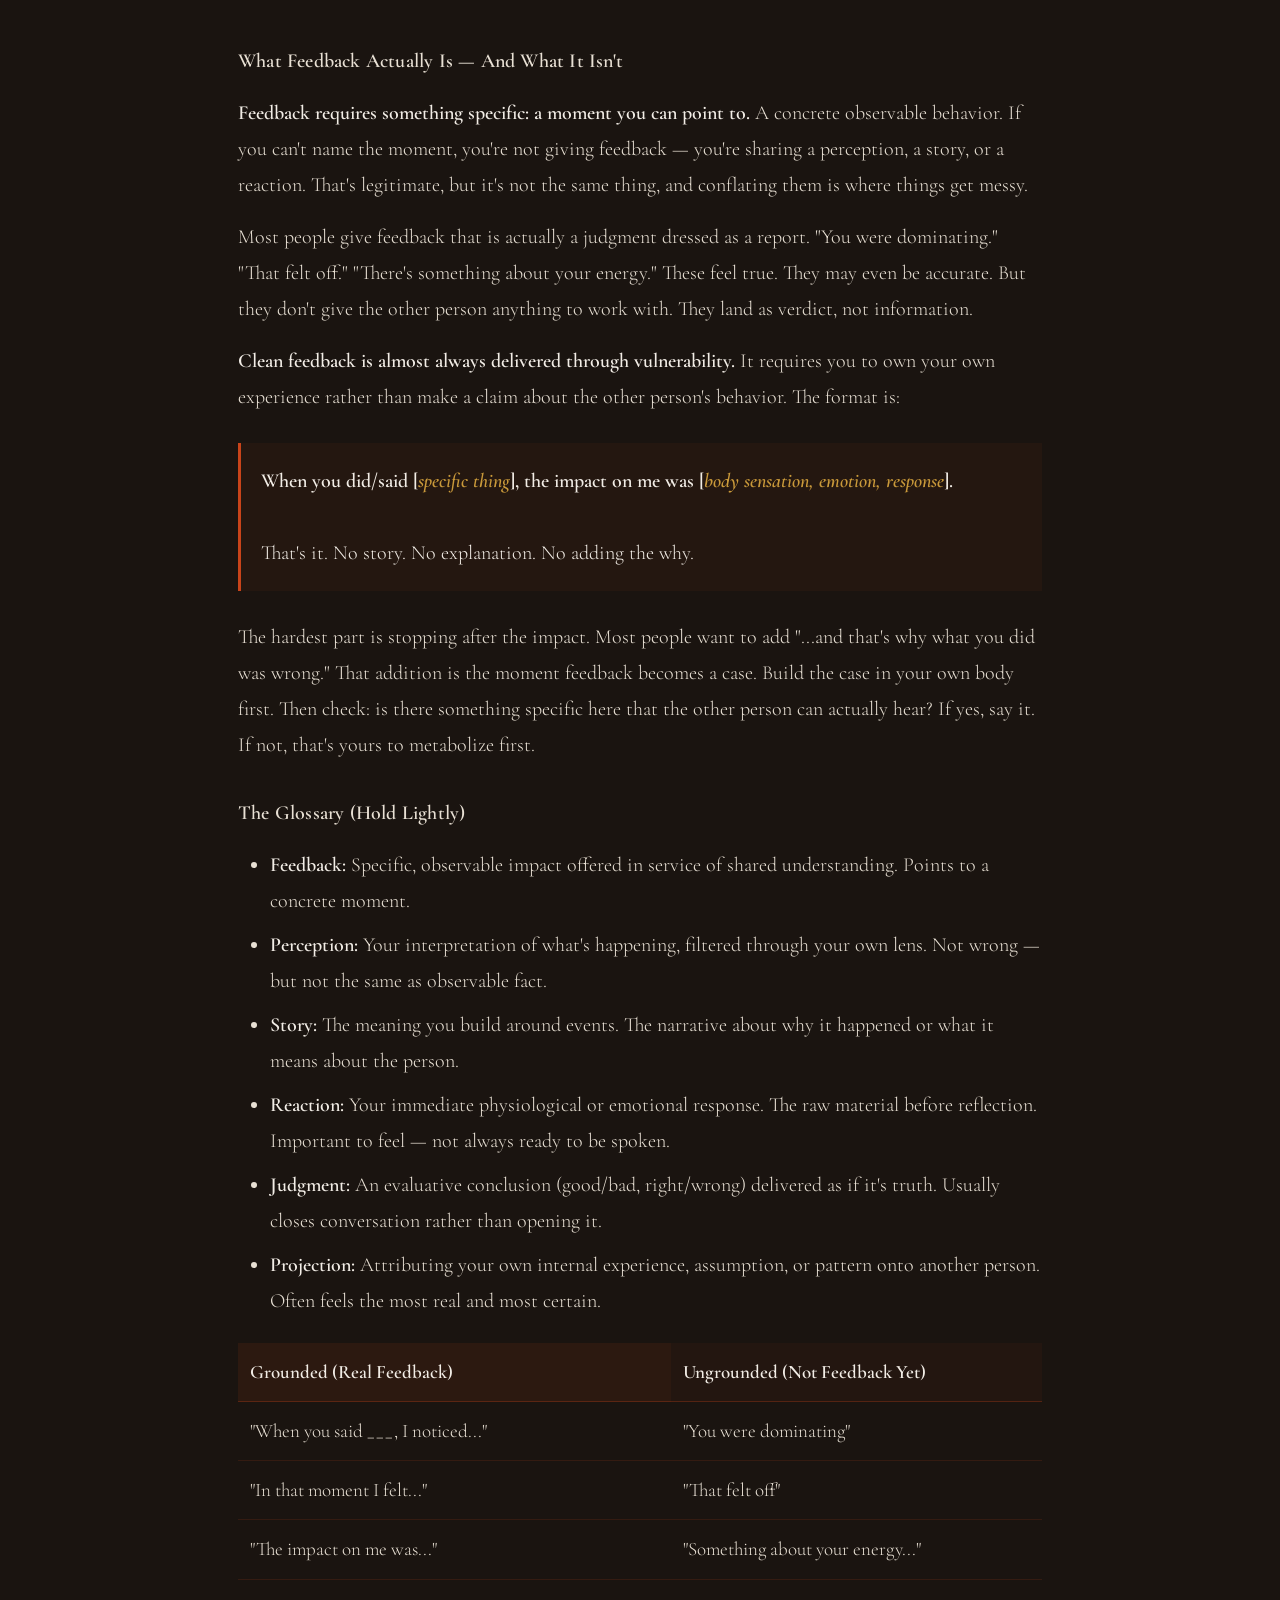
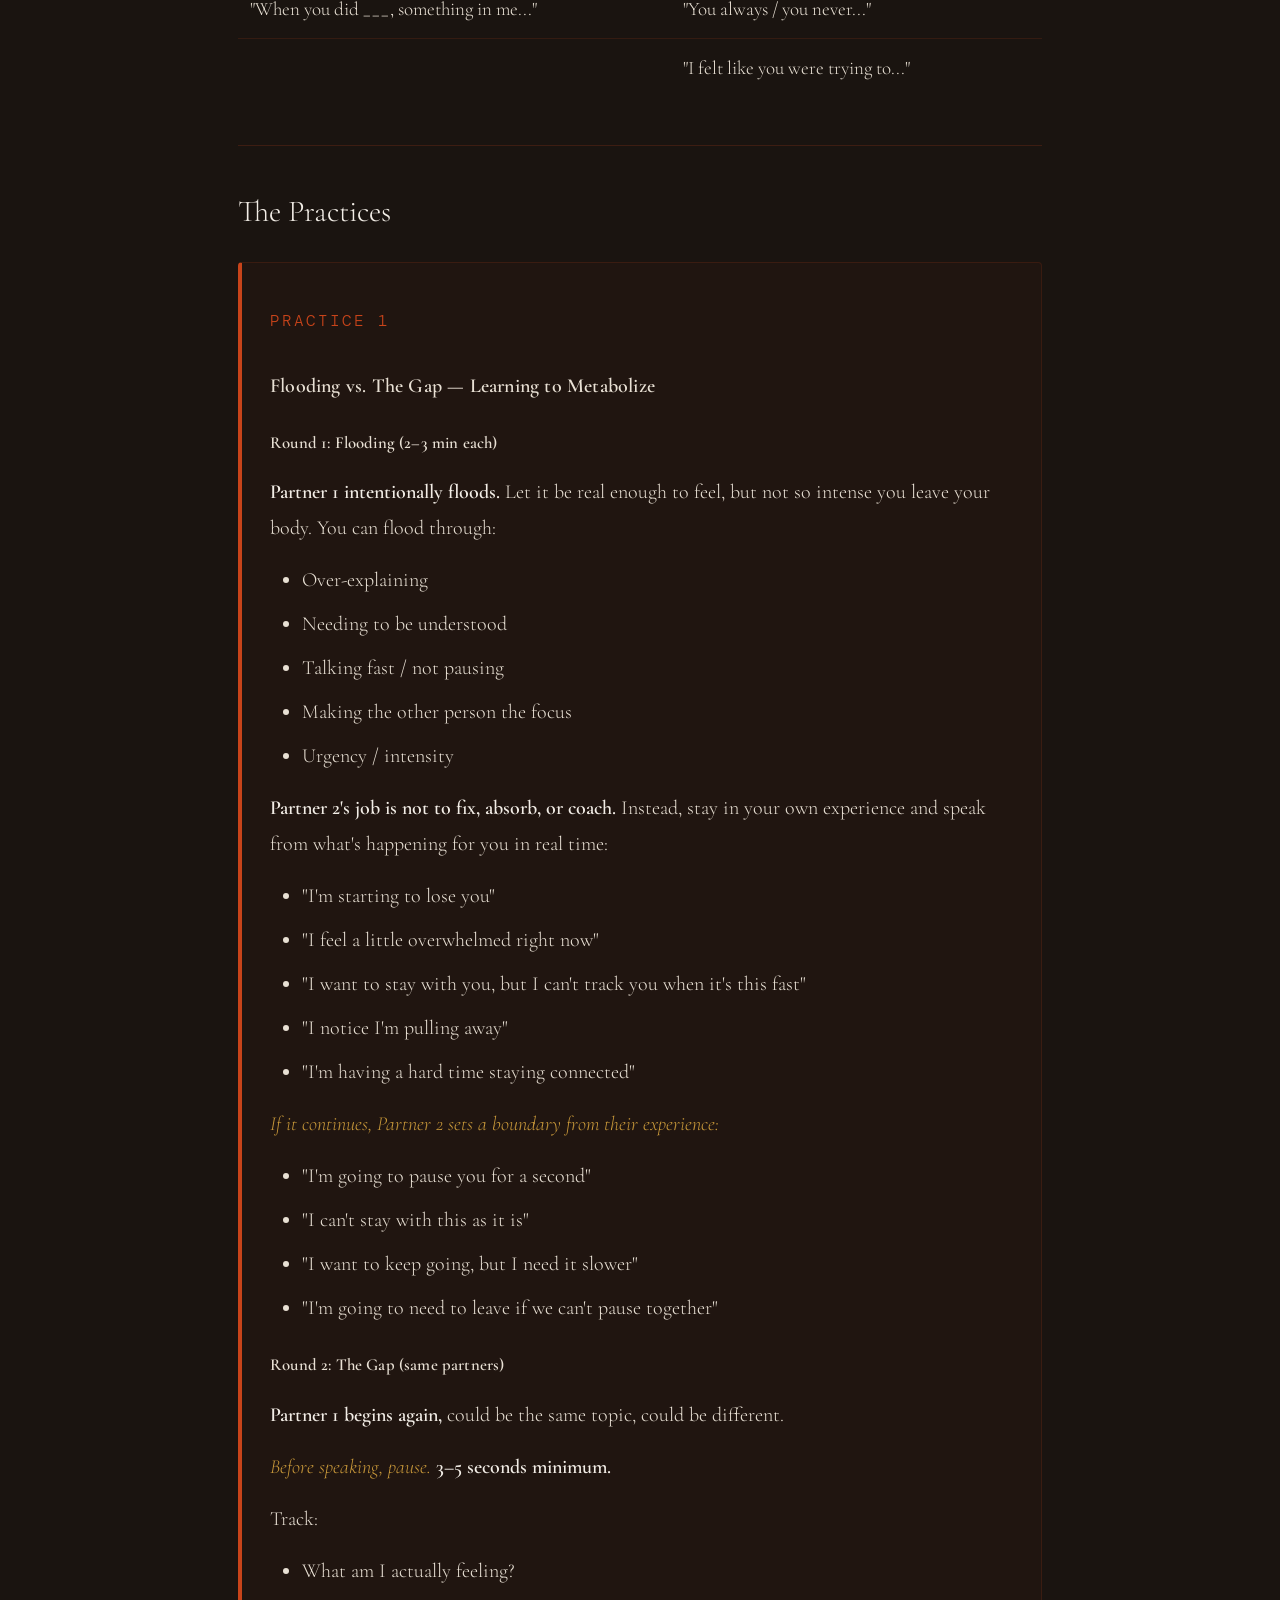
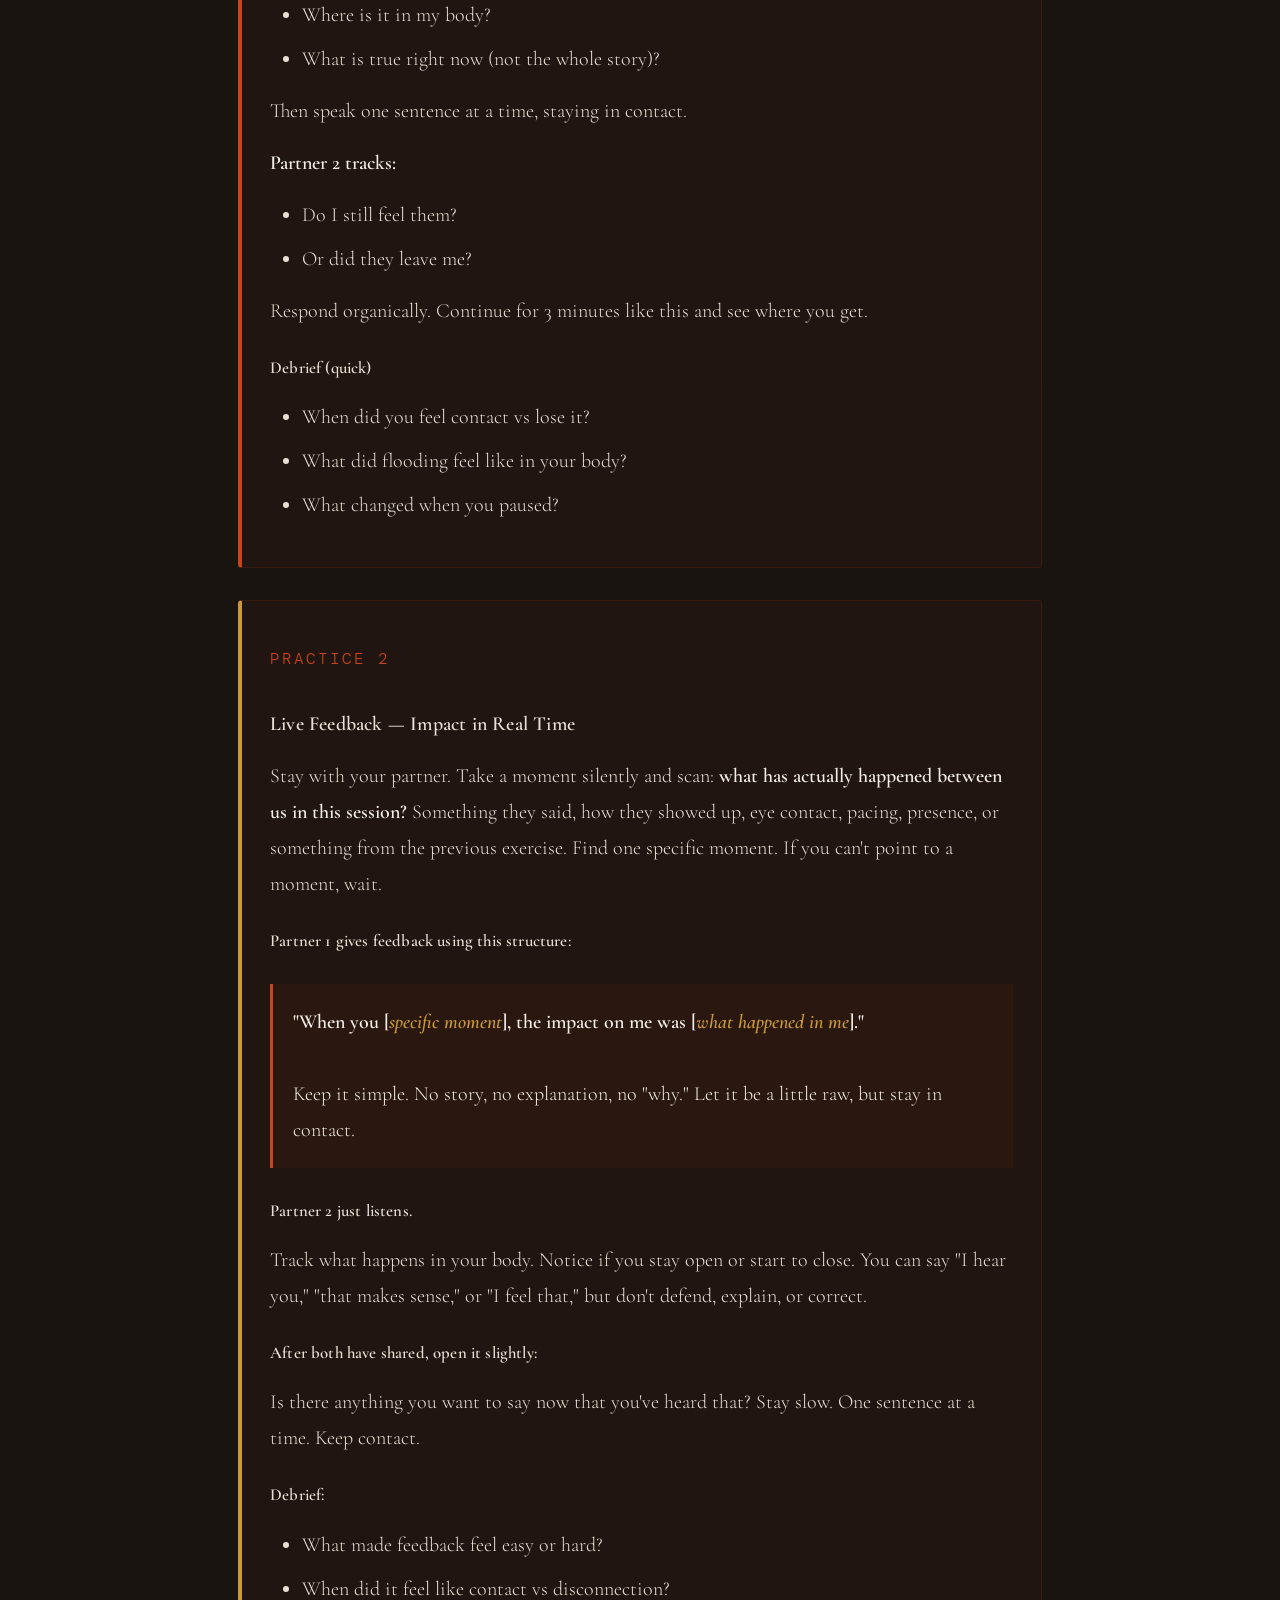
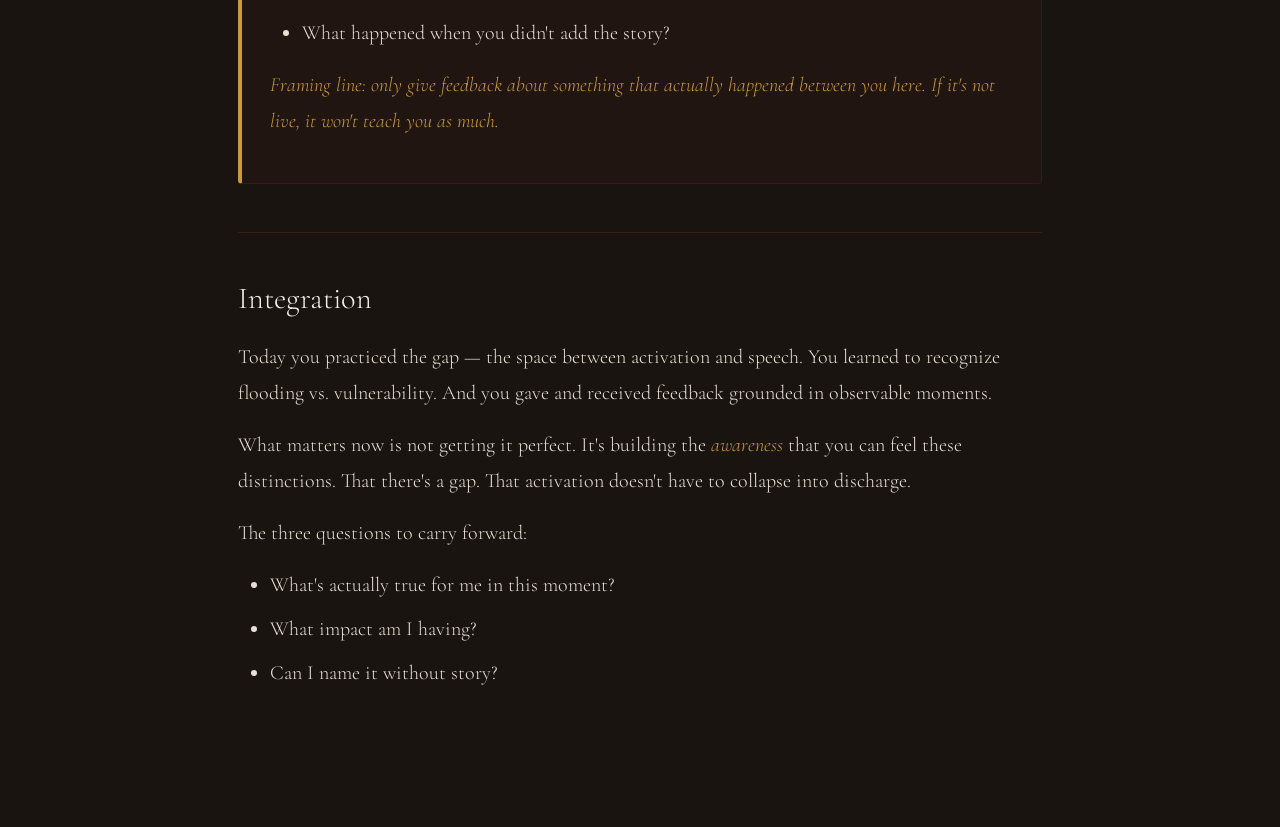
==== commit c0bf96aa: "Widen session guide layout: increase body max-width from 720px to 900px" ====
--- a/session-10-guide.html
+++ b/session-10-guide.html
@@ -108,7 +108,7 @@
 
   /* ── BODY ── */
   .body {
-    max-width: 720px;
+    max-width: 900px;
     margin: 0 auto;
     padding: 80px 48px 120px;
   }
